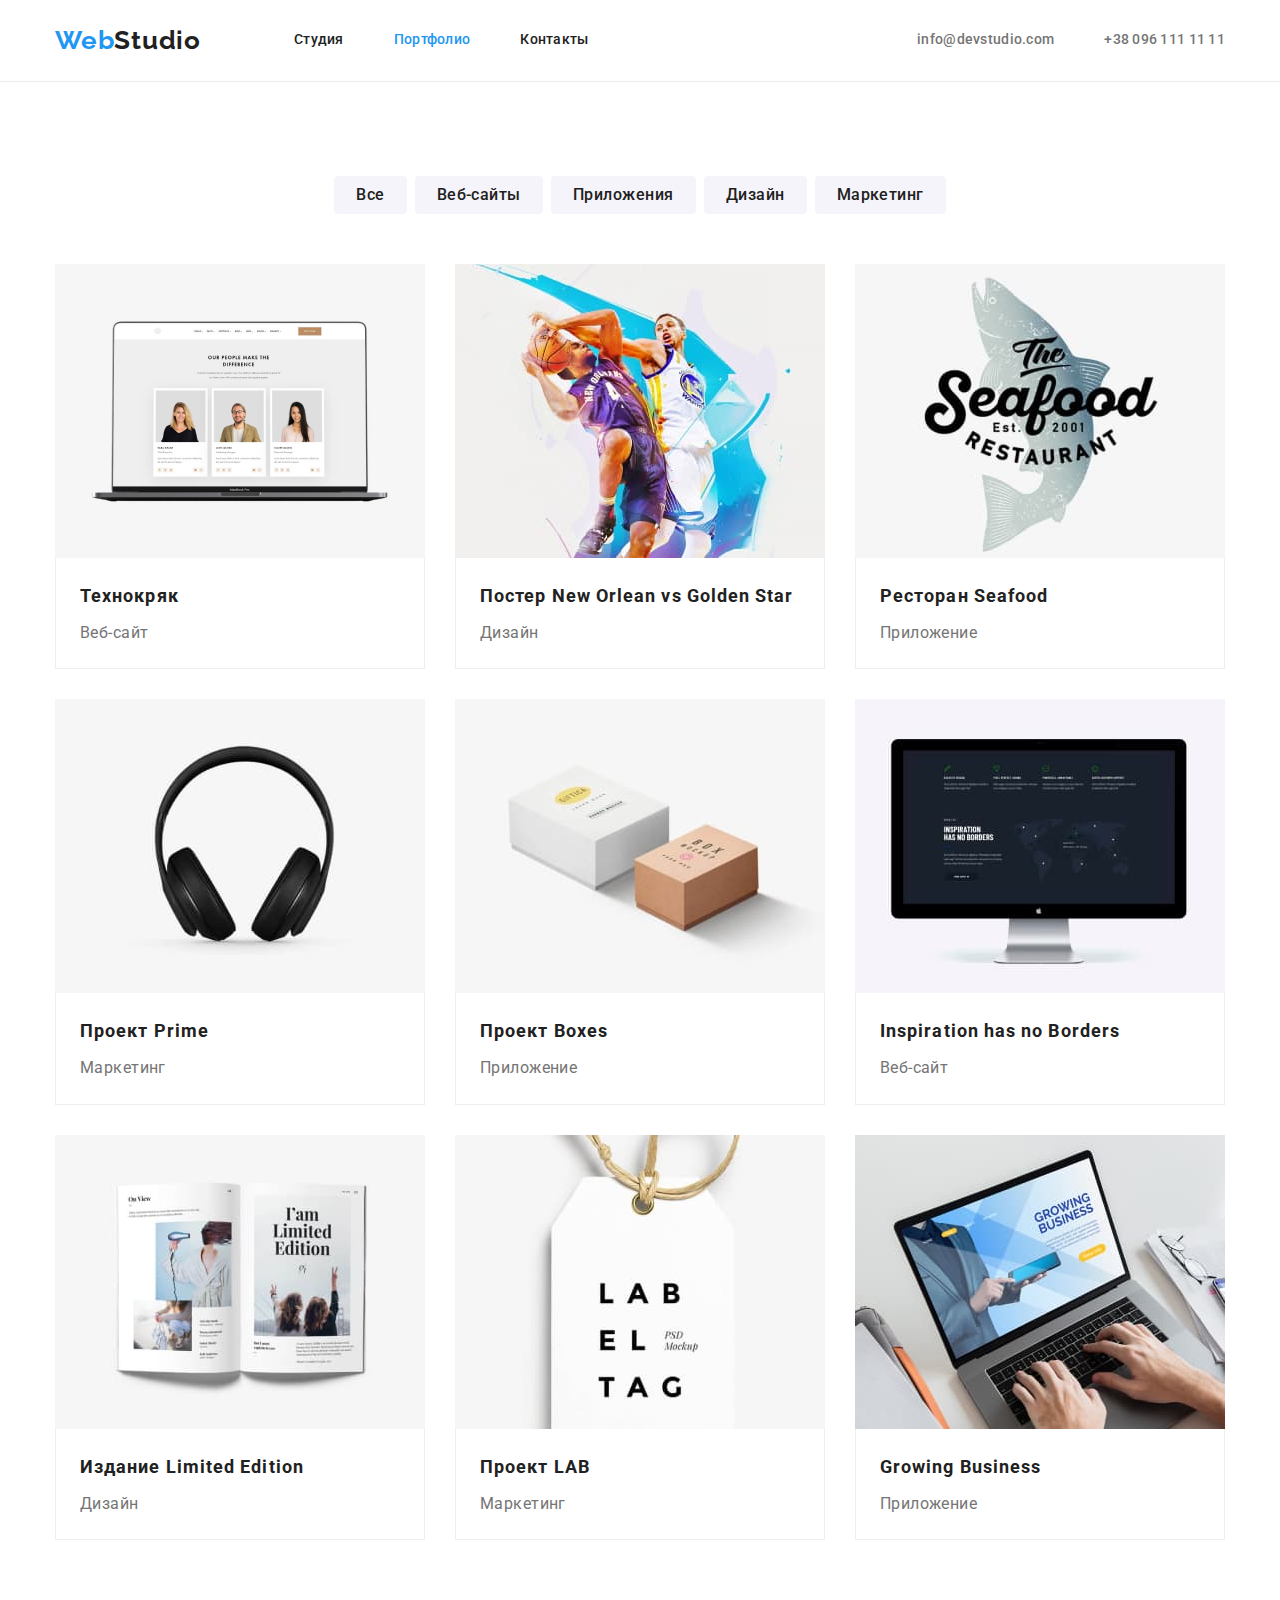
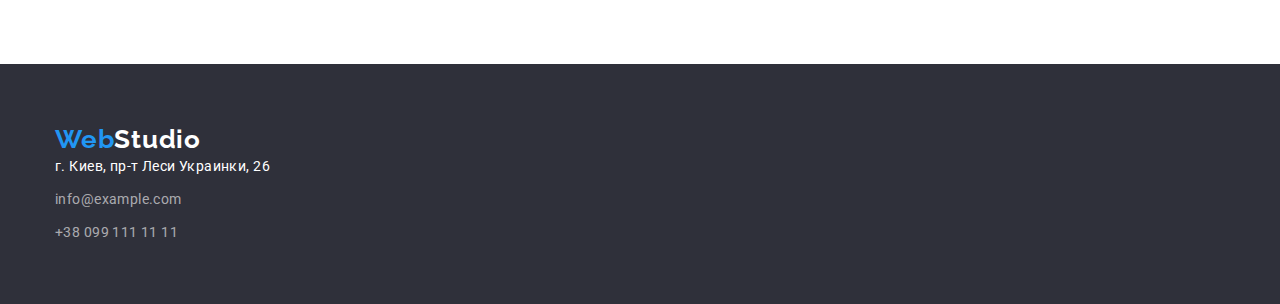
==== portfolio.html @ 9304131d "added svg icons for the main page" ====
<!DOCTYPE html>
<html lang="ru">
<head>
    <meta charset="UTF-8">
    <meta http-equiv="X-UA-Compatible" content="IE=edge">
    <meta name="viewport" content="width=device-width, initial-scale=1.0">
    
    <title>Portfolio</title>

    <link rel="preconnect" href="https://fonts.googleapis.com">
    <link rel="preconnect" href="https://fonts.gstatic.com" crossorigin>
    <link href="https://fonts.googleapis.com/css2?family=Raleway:wght@700&family=Roboto:wght@400;500;700;900&display=swap" rel="stylesheet">

    <link rel="stylesheet" href="./css/styles.css">
</head>
<body>
    <!--Шапка сайта-->
    <header class="page-header">
        <div class="container">
            <div class="header-container">
                <nav class="main-nav">
                    <a href="./index.html" class="logo">Web<span class="logo-black">Studio</span></a>
                    <ul class="nav-list">
                        <li class="list-item"><a href="./index.html" class="nav-link">Студия</a></li>
                        <li class="list-item"><a href="./portfolio.html" class="nav-link current">Портфолио</a></li>
                        <li class="list-item"><a href="" class="nav-link">Контакты</a></li>
                    </ul>
                </nav>
    
                <ul class="contacts-list">
                    <li class="list-item contact-item"><a href="mailto:info@devstudio.com"
                            class="contacts">info@devstudio.com</a></li>
                    <li class="list-item contact-item"><a href="tel:+380961111111" class="contacts">+38 096 111 11 11</a>
                    </li>
                </ul>
            </div>
        </div>
    </header>

    <main>
        <section class="portfolio-page">
            <div class="container">
                <h1 class="hiden-title portfolio-title">Портфолио WebStudio</h1>
                
                <!--Фильтры-->
                <ul class="buttons-list">
                    <li class="list-item"><button type="button" class="filter-button">Все</button></li>
                    <li class="list-item"><button type="button" class="filter-button">Веб-сайты</button></li>
                    <li class="list-item"><button type="button" class="filter-button">Приложения</button></li>
                    <li class="list-item"><button type="button" class="filter-button">Дизайн</button></li>
                    <li class="list-item"><button type="button" class="filter-button">Маркетинг</button></li>
                </ul>
                
                <!--Портфолио WebStudio-->
                <ul class="portfolio-list">
                    <li class="list-item portfolio-card">
                        <a href="" class="portfolio-link">
                            <img src="./images/technokrjak.jpg" alt="Технокряк" width="370">
                            <div class="project-text">
                                <h2 class="title-color project-name">Технокряк</h2>
                                <p class="project-description">Веб-сайт</p>
                            </div>
                        </a>
                    </li>
                    <li class="list-item portfolio-card">
                        <a href="" class="portfolio-link">
                            <img src="./images/new-orlean.jpg" alt="Постер New Orlean vs Golden Star" width="370">
                            <div class="project-text">
                                <h2 class="title-color project-name">Постер New Orlean vs Golden Star</h2>
                                <p class="project-description">Дизайн</p>
                            </div>
                        </a>
                    </li>
                    <li class="list-item portfolio-card">
                        <a href="" class="portfolio-link">
                            <img src="./images/restaurant-seafood.jpg" alt="Ресторан Seafood" width="370">
                            <div class="project-text">
                                <h2 class="title-color project-name">Ресторан Seafood</h2>
                                <p class="project-description">Приложение</p>
                            </div>
                        </a>
                    </li>
                    <li class="list-item portfolio-card">
                        <a href="" class="portfolio-link">
                            <img src="./images/project-prime.jpg" alt="Проект Prime" width="370">
                            <div class="project-text">
                                <h2 class="title-color project-name">Проект Prime</h2>
                                <p class="project-description">Маркетинг</p>
                            </div>
                        </a>
                    </li>
                    <li class="list-item portfolio-card">
                        <a href="" class="portfolio-link">
                            <img src="./images/project-boxes.jpg" alt="Проект Boxes" width="370">
                            <div class="project-text">
                                <h2 class="title-color project-name">Проект Boxes</h2>
                                <p class="project-description">Приложение</p>
                            </div>
                        </a>
                    </li>
                    <li class="list-item portfolio-card">
                        <a href="" class="portfolio-link">
                            <img src="./images/inspiration-has-no-borders.jpg" alt="Inspiration has no Borders" width="370">
                            <div class="project-text">
                                <h2 class="title-color project-name">Inspiration has no Borders</h2>
                                <p class="project-description">Веб-сайт</p>
                            </div>
                        </a>
                    </li>
                    <li class="list-item portfolio-card">
                        <a href="" class="portfolio-link">
                            <img src="./images/limited-edition.jpg" alt="Издание Limited Edition" width="370">
                            <div class="project-text">
                                <h2 class="title-color project-name">Издание Limited Edition</h2>
                                <p class="project-description">Дизайн</p>
                            </div>
                        </a>
                    </li>
                    <li class="list-item portfolio-card">
                        <a href="" class="portfolio-link">
                            <img src="./images/project-lab.jpg" alt="Проект LAB" width="370">
                            <div class="project-text">
                                <h2 class="title-color project-name">Проект LAB</h2>
                                <p class="project-description">Маркетинг</p>
                            </div>
                        </a>
                    </li>
                    <li class="list-item portfolio-card">
                        <a href="" class="portfolio-link">
                            <img src="./images/growing-business.jpg" alt="Growing Business" width="370">
                            <div class="project-text">
                                <h2 class="title-color project-name">Growing Business</h2>
                                <p class="project-description">Приложение</p>
                            </div>
                        </a>
                    </li>
                </ul>
            </div>
        </section>
    </main>

    <!--Подвал сайта-->
    <footer class="footer">
        <div class="container">
            <a href="./index.html" class="logo">Web<span class="logo-white">Studio</span></a>
            <address class="address">
                <ul class="footer-list">
                    <li class="list-item">
                        <p class="post-address">г. Киев, пр-т Леси Украинки, 26</p>
                    </li>
                    <li class="list-item"><a href="mailto:info@example.com" class="contacts-foter">info@example.com</a>
                    </li>
                    <li class="list-item"><a href="tel:+380991111111" class="contacts-foter">+38 099 111 11 11</a>
                    </li>
                </ul>
            </address>
        </div>
    </footer>
    </body>
    </html>
---- css/styles.css ----
/* основной цвет текста #757575 */
/* вторичный цвет текста #212121 */
/* служебный цвет текста rgba(255, 255, 255, 0.6) */
/* белый #FFFFFF */
/* акцент #2196F3 */

/* вторичный цвет фона #F5F4FA */
/* цвет фона служебный #2F303A */

/* цвет иконок #AFB1B8 */

:root {
    --primary-text-color: #757575;
    --secondary-text-color: #212121;
    --service-text-color: rgba(255, 255, 255, 0.6);
    --accent-color: #2196F3;
    --secondary-font-color: #F5F4FA;
    --service-font-color: #2F303A;
    --white-color: #FFFFFF;
    --icons-color: #AFB1B8;
}

/* --- */
/* css for studio main page */
/* --- */

html {
    box-sizing: border-box;
}

*,
*::before,
*::after {
    box-sizing: inherit;
}

body {
    margin: 0;

    background-color: var(--white-color);
    color: var(--primary-text-color);
    font-family: 'Roboto', sans-serif;
    font-size: 14px;
    letter-spacing: 0.03em;
}

/* убирает отображение значка пункта списка */
.list-item {
    list-style: none;
}

/* убирает подчеркивание ссылки */
.portfolio-link,
.contacts,
.nav-link,
.logo,
.contacts-foter {
    text-decoration: none;
}

img {
    display: block;
    max-width: 100%;
    height: auto;

    object-fit: cover;
}

/* убирает визуальное отображение заголовков секций */
.hiden-title {
    position: absolute;
    width: 1px;
    height: 1px;
    margin: -1px;
    padding: 0;
    overflow: hidden;
    border: 0;
    clip: rect(0 0 0 0);
}

.title-color {
    color: var(--secondary-text-color);
}

.container {
    width: 1200px;
    padding: 0 15px;
    margin-left: auto;
    margin-right: auto;
    /* outline: 3px solid tomato; */
}

h1, h2, h3, p, section, ul {
    margin: 0;
    padding: 0;
}

/* шапка сайта */
.page-header {
    font-weight: 500;
    font-size: 14px;
    line-height: 1.14;
    letter-spacing: 0.02em;

    border-bottom: 1px solid #ECECEC;


}

.main-nav {
    display: flex;
    align-items: center;
}

.main-nav > .logo {
    margin-top: 10px;
    margin-bottom: 10px;
    padding-top: 15px;
    padding-bottom: 15px;
}

.header-container {
    display: flex;
    justify-content: space-between;
    align-items: center;
}

.logo {
    display: inline-block;
    
    color: var(--accent-color);
}

.logo-black {
    color: var(--secondary-text-color);
}

.logo,
.logo-black,
.logo-white {
    font-family: 'Raleway', sans-serif;
    font-weight: 700;
    font-size: 26px;
    line-height: 1.19;
    letter-spacing: 0.03em;
}

/* навигация по сайту */
.nav-list {
    display: flex;
    justify-content: center;

    margin-left: 93px;
}

.nav-list li:not(:last-child) {
    margin-right: 50px;
}

.contacts-list {
    display: flex;
    justify-content: flex-end;
    align-items: center;
}

.contact-item:not(:last-child) {
    margin-right: 50px;
}

.contacts {
    padding-top: 8px;
    padding-bottom: 8px;

    color: var(--primary-text-color);
    fill: var(--primary-text-color);
}

.contacts:hover, .contacts:focus {
    color: var(--accent-color);
    fill: var(--accent-color);
}

.icon-envelope, .icon-smartphone {
    margin-right: 10px;
    vertical-align: middle;
}

.nav-link {
    padding-top: 8px;
    padding-bottom: 8px;

    color: var(--secondary-text-color);
}

.nav-link:hover, .nav-link:focus {
    color: var(--accent-color);
}

.current {
    color: var(--accent-color);
}

/* герой */
.hero {
    padding-top: 200px;
    padding-bottom: 200px;

    background-color: var(--service-font-color);
    text-align: center;
}

.hero-background {
    max-width: 1600px;
    height: 600px;

    margin-right: auto;
    margin-left: auto;

    background-color: #C4C4C4;
    background-image: linear-gradient(
        to right,
        rgba(47, 48, 58, 0.4),
        rgba(47, 48, 58, 0.4)
        ),
        url('../images/header-background-Img.jpg');
    background-repeat: no-repeat;
    background-size: cover;
    background-position: center;
}

.hero-title {
    margin-bottom: 30px;

    color: var(--white-color);
    font-weight: 900;
    font-size: 44px;
    line-height: 1.4;
    text-align: center;
    letter-spacing: 0.06em;
    text-transform: uppercase;
}

.hero-button {
    margin: 0 auto;
    padding: 10px 32px;

    background-color: var(--accent-color);
    color: var(--white-color);
    font-weight: 700;
    font-size: 16px;
    line-height: 1.9;
    display: flex;
    align-items: center;
    text-align: center;
    letter-spacing: 0.06em;
    
    border: none;
    border-radius: 4px;
    cursor: pointer;
}

.hero-button:hover, .hero-button:focus {
    color: var(--secondary-text-color);
}

/* преимущества компании */
.company-benefits {
    padding-top: 94px;
    padding-bottom: 94px;
}

.benefits-list {
    display: flex;
}

.benefits-card {
    width: calc((100% - 90px) / 4 );
    margin-right: 30px;
}

.benefits-card:last-child {
    margin-right: 0;
}

.icon-benefits-container {
    margin-bottom: 30px;
    height: 120px;
    border-radius: 4px;
    background-color: var(--secondary-font-color);
    text-align: center;
    padding: 25px 100px;
}

.benefits-name {
    margin-bottom: 10px;

    font-size: 14px;
    font-weight: 700;
    line-height: 1.14;
    text-transform: uppercase;
}

.benefits-description {
    line-height: 1.7;
}

/* направления деятельности компании */
.company-activities {
    padding-bottom: 94px;
}

.activities-list {
    display: flex;
    justify-content: space-around;
    align-items: center;
}

.activities-list li:not(:last-child) {
    margin-right: 30px;
}

.activities-title,
.team-title,
.clients-title {
    margin-bottom: 50px;

    font-weight: 700;
    font-size: 36px;
    line-height: 1.17;
    text-align: center;
}

/* наша команда */
.company-team {
    padding-top: 94px;
    padding-bottom: 94px;

    background-color: var(--secondary-font-color);
}

.members-list {
    display: flex;
    justify-content: space-around;
    align-items: center;
}

.members-card {
    background-color: var(--white-color);
    box-shadow: 0px 1px 3px rgba(0, 0, 0, 0.12),
    0px 1px 1px rgba(0, 0, 0, 0.14),
    0px 2px 1px rgba(0, 0, 0, 0.2);
    border-radius: 0px 0px 4px 4px;
}

.members-card:not(:last-child) {
    margin-right: 30px;
}

.members-data {
    padding: 30px 20px;
}

.company-member {
    margin-bottom: 10px;

    font-weight: 500;
    font-size: 16px;
    line-height: 1.19;
    text-align: center;
}

.speciality {
    margin-bottom: 16px;

    font-size: 16px;
    line-height: 1.19;
    text-align: center;
}

.social-media-list {
    display: flex;
    justify-content: center;
    height: 44px;
}

.social-media-link {
    display: block;
    border-radius: 50%;
    margin-right: 10px;
}

.social-media-item:last-child {
    margin-right: 0;
}

.social-media-link {
    display: block;
    width: 44px;
    height: 44px;
    padding: 12px;

    color: var(--icons-color);
    fill: var(--icons-color);
}

.social-media-link:hover {
    background-color: var(--accent-color);
    color: var(--white-color);
    fill: var(--white-color);
}

/* .social-media-item:hover {
    background-color: var(--accent-color);
} */

.social-media-icon {
    width: 20px;
    height: 20px;
    /* fill: var(--icons-color); */
}

/* .social-media-icon:hover {
    fill: var(--white-color);
} */

/* постоянные клиенты */

.company-clients {
    padding-top: 94px;
    padding-bottom: 94px;
}

.clients-list {
    display: flex;
    justify-content: space-around;
    height: 92px;
}

.client-link {
    display: block;
    text-align: center;
    padding: 16px 32px;
    width: 106px;
    height: 60px;

    border: 1px solid #AFB1B8;
    border-radius: 4px;
    width: 170px;
    height: 92px;

    color: var(--icons-color);
    fill: var(--icons-color);
}

.client-link:hover {
    border: 1px solid var(--accent-color);
    border-radius: 4px;
    color: var(--accent-color);
    fill: var(--accent-color);
}

/* подвал сайта */
.footer {
    padding-top: 60px;
    padding-bottom: 60px;

    background-color: var(--service-font-color);
}

.footer-container {
    display: flex;
    justify-content: start;
    align-items: center;
}

.address-container {
    margin-right: 70px;
}

.join-us {
    display: flex;
    flex-direction: column;
    align-items: flex-start;

    color: var(--white-color);
    font-weight: 700;
    font-size: 14px;
    line-height: 16px;
    letter-spacing: 0.03em;
    text-transform: uppercase;
}

.join-us > p {
    margin-bottom: 20px;
}

.join-us .social-media-icon {
    fill: var(--white-color);
}

.join-us .social-media-link {
    background-color: rgba(255, 255, 255, 0.1);
}

.join-us .social-media-link:hover {
    background-color: var(--accent-color);
}

.address-container .logo {
    margin-bottom: 20px;
}

.address {
    line-height: 1.7;
    font-style: normal;
}

.address li:not(:last-child) {
    margin-bottom: 9px;
}

.logo-white {
    color: white;
}

.post-address {
    color: white;
}

.contacts-foter {
    color: var(--service-text-color);
}

.contacts-foter:hover, .contacts-foter:focus {
    color: var(--accent-color);
}

/* --- */
/* css for poprtfolio page */
/* --- */

.portfolio-page {
    padding-top: 94px;
    padding-bottom: 94px;
}

/* фильтр-кнопки */
.buttons-list {
    display: flex;
    justify-content: center;

    margin-bottom: 50px;
}

.buttons-list li:not(:last-child) {
    margin-right: 8px;
}

.filter-button {
    padding: 6px 22px;
    background-color: var(--secondary-font-color);
    color: var(--secondary-text-color);
    font-family: 'Roboto';
    font-style: normal;
    font-weight: 500;
    font-size: 16px;
    line-height: 1.62;
    text-align: center;
    letter-spacing: 0.03em;

    border-radius: 4px;
    border: none;
    cursor: pointer;
}

/* перечень выполненных проектов */
.filter-button:hover, .filter-button:focus {
    background-color: var(--accent-color);
    color: var(--white-color);
}

.portfolio-list {
    display: flex;
    flex-wrap: wrap;
}

.portfolio-card {
    width: calc((100% - 60px) / 3);
    margin-right: 30px;
    margin-bottom: 30px;
}

.portfolio-card:nth-child(3n + 3) {
    margin-right: 0;
}

.portfolio-link {
    color: var(--secondary-text-color);
}

.portfolio-link:hover, .portfolio-link:focus {
    color: var(--accent-color);
}

.project-text {
    padding: 20px 24px;
    border-right: 1px solid #EEEEEE;
    border-left: 1px solid #EEEEEE;
    border-bottom: 1px solid #EEEEEE;
}

.project-name {
    margin-bottom: 4px;
    
    font-weight: 700;
    font-size: 18px;
    line-height: 2;
    letter-spacing: 0.06em;
}

.project-description {
    color: var(--primary-text-color);
    font-size: 16px;
    line-height: 1.9;
}
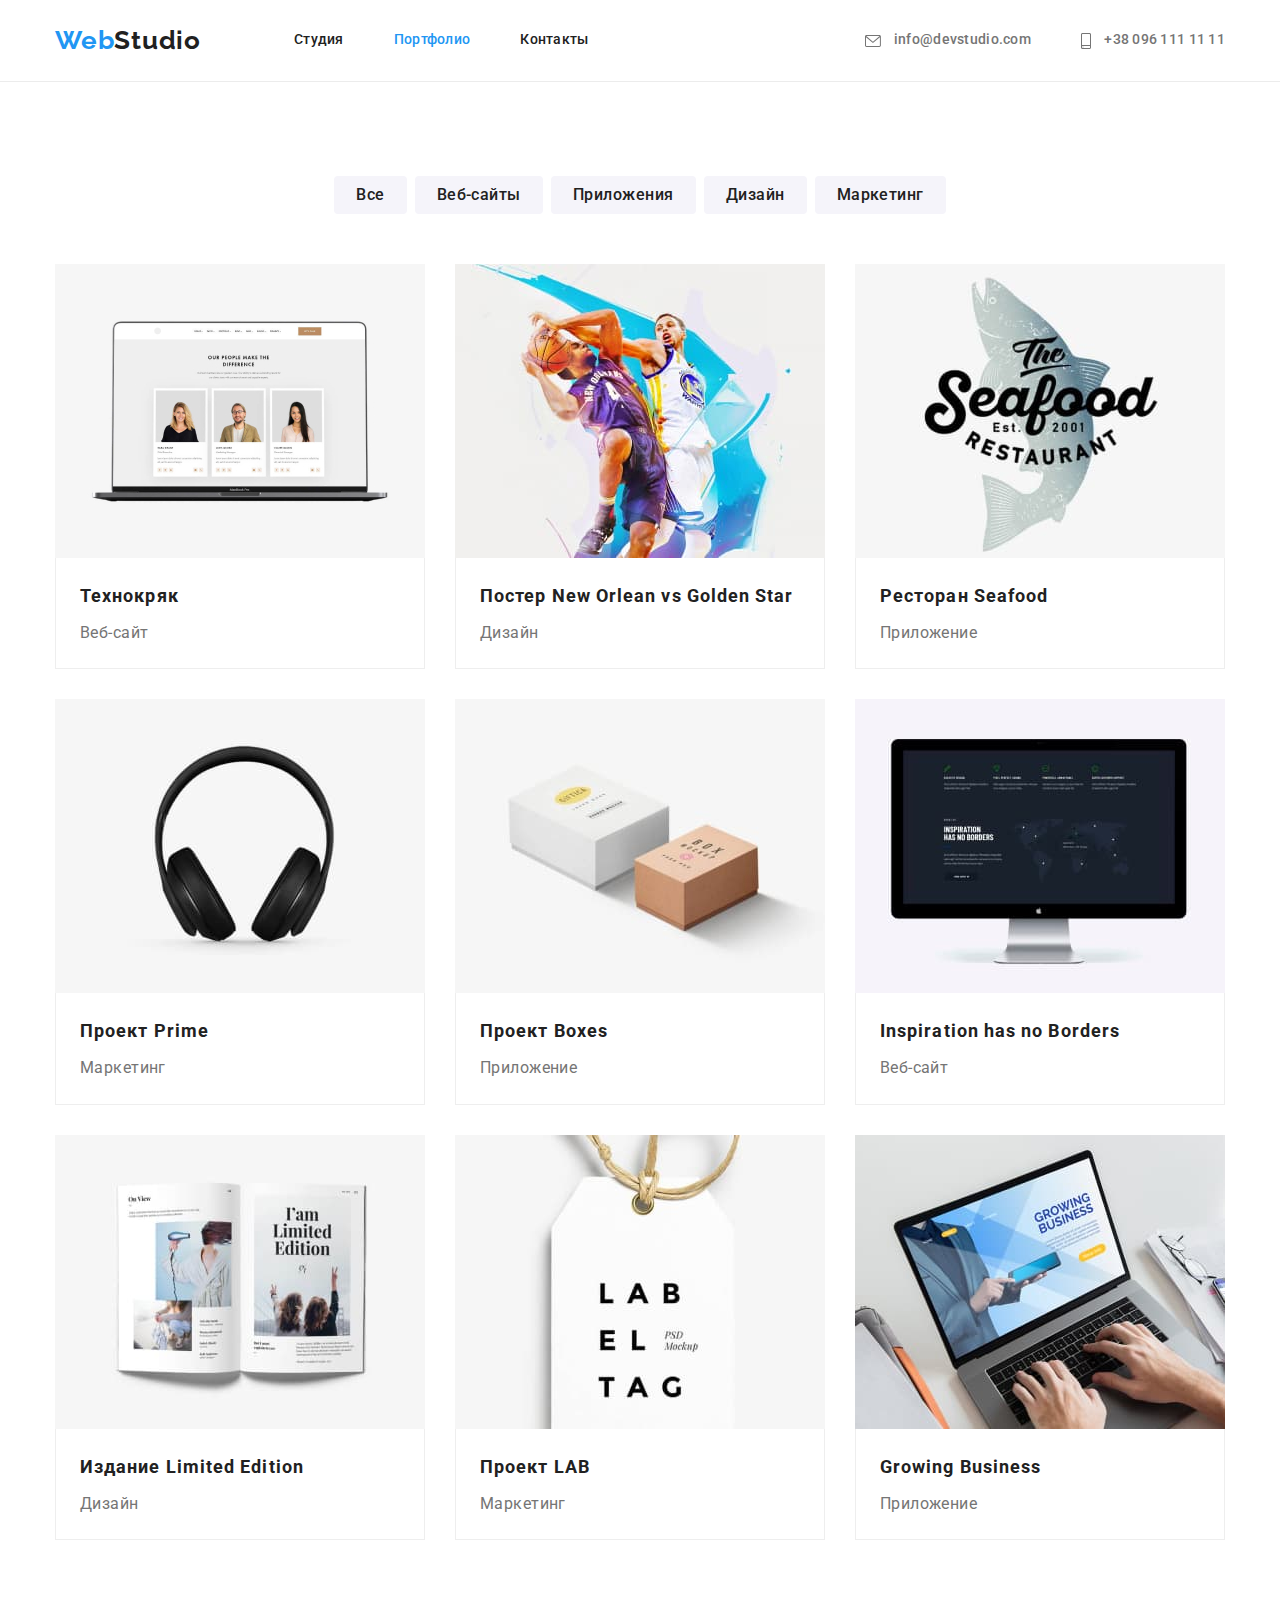
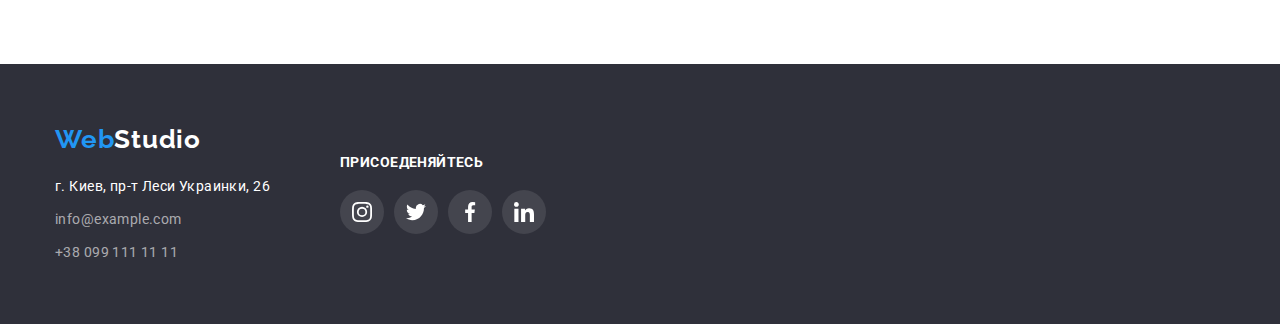
==== commit 8b3d8678: "added shadow effects to the portolio page" ====
--- a/portfolio.html
+++ b/portfolio.html
@@ -28,9 +28,18 @@
                 </nav>
     
                 <ul class="contacts-list">
-                    <li class="list-item contact-item"><a href="mailto:info@devstudio.com"
-                            class="contacts">info@devstudio.com</a></li>
-                    <li class="list-item contact-item"><a href="tel:+380961111111" class="contacts">+38 096 111 11 11</a>
+                    <li class="list-item contact-item">
+                        <a href="mailto:info@devstudio.com" class="contacts">
+                            <svg class="icon-envelope" width="16px" height="12px">
+                                <use href="./images/sprite.svg#icon-envelope"></use>
+                            </svg>
+                            info@devstudio.com</a>
+                    </li>
+                    <li class="list-item contact-item"><a href="tel:+380961111111" class="contacts">
+                            <svg class="icon-smartphone" width="10px" height="16px">
+                                <use href="./images/sprite.svg#icon-smartphone"></use>
+                            </svg>
+                            +38 096 111 11 11</a>
                     </li>
                 </ul>
             </div>
@@ -142,18 +151,56 @@
     <!--Подвал сайта-->
     <footer class="footer">
         <div class="container">
-            <a href="./index.html" class="logo">Web<span class="logo-white">Studio</span></a>
-            <address class="address">
-                <ul class="footer-list">
-                    <li class="list-item">
-                        <p class="post-address">г. Киев, пр-т Леси Украинки, 26</p>
-                    </li>
-                    <li class="list-item"><a href="mailto:info@example.com" class="contacts-foter">info@example.com</a>
-                    </li>
-                    <li class="list-item"><a href="tel:+380991111111" class="contacts-foter">+38 099 111 11 11</a>
-                    </li>
-                </ul>
-            </address>
+            <div class="footer-container">
+                <div class="address-container">
+                    <a href="./index.html" class="logo">Web<span class="logo-white">Studio</span></a>
+                    <address class="address">
+                        <ul class="footer-list">
+                            <li class="list-item">
+                                <p class="post-address">г. Киев, пр-т Леси Украинки, 26</p>
+                            </li>
+                            <li class="list-item"><a href="mailto:info@example.com"
+                                    class="contacts-foter">info@example.com</a>
+                            </li>
+                            <li class="list-item"><a href="tel:+380991111111" class="contacts-foter">+38 099 111 11 11</a>
+                            </li>
+                        </ul>
+                    </address>
+                </div>
+                <div class="join-us">
+                    <p>ПРИСОЕДЕНЯЙТЕСЬ</p>
+                    <ul class="social-media-list">
+                        <li class="list-item social-media-item">
+                            <a href="" class="social-media-link">
+                                <svg class="social-media-icon">
+                                    <use href="./images/sprite.svg#icon-instagram"></use>
+                                </svg>
+                            </a>
+                        </li>
+                        <li class="list-item social-media-item">
+                            <a href="" class="social-media-link">
+                                <svg class="social-media-icon">
+                                    <use href="./images/sprite.svg#icon-twitter"></use>
+                                </svg>
+                            </a>
+                        </li>
+                        <li class="list-item social-media-item">
+                            <a href="" class="social-media-link">
+                                <svg class="social-media-icon">
+                                    <use href="./images/sprite.svg#icon-facebook"></use>
+                                </svg>
+                            </a>
+                        </li>
+                        <li class="list-item social-media-item">
+                            <a href="" class="social-media-link">
+                                <svg class="social-media-icon">
+                                    <use href="./images/sprite.svg#icon-linkedin"></use>
+                                </svg>
+                            </a>
+                        </li>
+                    </ul>
+                </div>
+            </div>
         </div>
     </footer>
     </body>
--- a/css/styles.css
+++ b/css/styles.css
@@ -6,6 +6,7 @@
 
 /* вторичный цвет фона #F5F4FA */
 /* цвет фона служебный #2F303A */
+/* цвет фона иконок футера rgba(255, 255, 255, 0.1)*/
 
 /* цвет иконок #AFB1B8 */
 
@@ -18,6 +19,7 @@
     --service-font-color: #2F303A;
     --white-color: #FFFFFF;
     --icons-color: #AFB1B8;
+    --footer-icons-font-color:rgba(255, 255, 255, 0.1);
 }
 
 /* --- */
@@ -175,7 +177,8 @@
     fill: var(--primary-text-color);
 }
 
-.contacts:hover, .contacts:focus {
+.contacts:hover,
+.contacts:focus {
     color: var(--accent-color);
     fill: var(--accent-color);
 }
@@ -257,6 +260,8 @@
     border: none;
     border-radius: 4px;
     cursor: pointer;
+
+    box-shadow: 0px 4px 4px rgba(0, 0, 0, 0.15);
 }
 
 .hero-button:hover, .hero-button:focus {
@@ -383,18 +388,17 @@
     height: 44px;
 }
 
+.social-media-item {
+    margin-right: 10px;
+}
+
+.social-media-item:last-child {
+    margin-right: 0px;
+}
+
 .social-media-link {
     display: block;
     border-radius: 50%;
-    margin-right: 10px;
-}
-
-.social-media-item:last-child {
-    margin-right: 0;
-}
-
-.social-media-link {
-    display: block;
     width: 44px;
     height: 44px;
     padding: 12px;
@@ -403,28 +407,19 @@
     fill: var(--icons-color);
 }
 
-.social-media-link:hover {
+.social-media-link:hover,
+.social-media-link:focus {
     background-color: var(--accent-color);
     color: var(--white-color);
     fill: var(--white-color);
 }
 
-/* .social-media-item:hover {
-    background-color: var(--accent-color);
-} */
-
 .social-media-icon {
     width: 20px;
     height: 20px;
-    /* fill: var(--icons-color); */
-}
-
-/* .social-media-icon:hover {
-    fill: var(--white-color);
-} */
+}
 
 /* постоянные клиенты */
-
 .company-clients {
     padding-top: 94px;
     padding-bottom: 94px;
@@ -436,12 +431,18 @@
     height: 92px;
 }
 
+.clients-item {
+    margin-right: 30px;
+}
+
+.clients-item:last-child {
+    margin-right: 0px;
+}
+
 .client-link {
     display: block;
     text-align: center;
     padding: 16px 32px;
-    width: 106px;
-    height: 60px;
 
     border: 1px solid #AFB1B8;
     border-radius: 4px;
@@ -452,7 +453,8 @@
     fill: var(--icons-color);
 }
 
-.client-link:hover {
+.client-link:hover,
+.client-link:focus {
     border: 1px solid var(--accent-color);
     border-radius: 4px;
     color: var(--accent-color);
@@ -499,10 +501,11 @@
 }
 
 .join-us .social-media-link {
-    background-color: rgba(255, 255, 255, 0.1);
-}
-
-.join-us .social-media-link:hover {
+    background-color: var(--footer-icons-font-color);
+}
+
+.join-us .social-media-link:hover,
+.join-us .social-media-link:focus {
     background-color: var(--accent-color);
 }
 
@@ -531,7 +534,8 @@
     color: var(--service-text-color);
 }
 
-.contacts-foter:hover, .contacts-foter:focus {
+.contacts-foter:hover,
+.contacts-foter:focus {
     color: var(--accent-color);
 }
 
@@ -577,6 +581,10 @@
 .filter-button:hover, .filter-button:focus {
     background-color: var(--accent-color);
     color: var(--white-color);
+
+    box-shadow: 0px 3px 1px rgba(0, 0, 0, 0.1),
+    0px 1px 2px rgba(0, 0, 0, 0.08),
+    0px 2px 2px rgba(0, 0, 0, 0.12);
 }
 
 .portfolio-list {
@@ -592,6 +600,12 @@
 
 .portfolio-card:nth-child(3n + 3) {
     margin-right: 0;
+}
+
+.portfolio-card:hover {
+box-shadow: 0px 1px 1px rgba(0, 0, 0, 0.12),
+0px 4px 4px rgba(0, 0, 0, 0.06),
+1px 4px 6px rgba(0, 0, 0, 0.16);
 }
 
 .portfolio-link {
